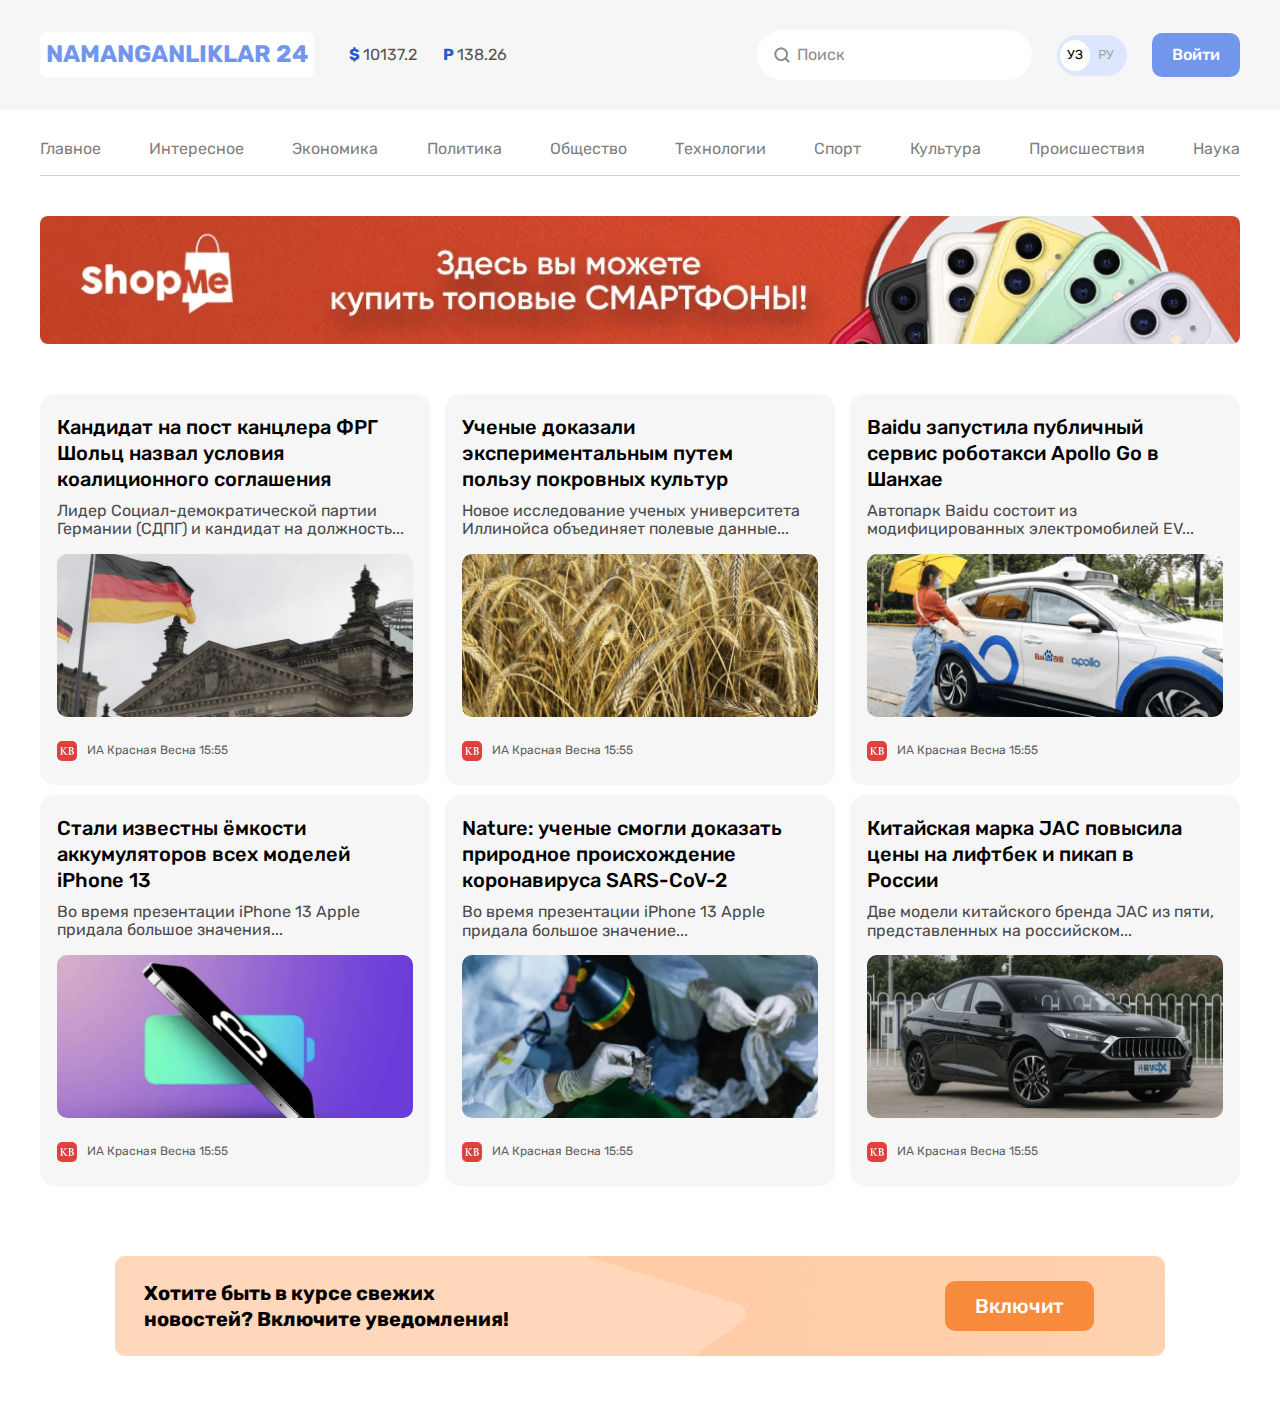
==== index.html @ 468063fa "half project get" ====
<!DOCTYPE html>
<html lang="uz">
<head>
  <meta charset="UTF-8">
  <meta name="viewport" content="width=device-width, initial-scale=1.0">
  <title>Namanganliklar24</title>
  <!-- FONTS -->
  <link rel="preconnect" href="https://fonts.googleapis.com">
  <link rel="preconnect" href="https://fonts.gstatic.com" crossorigin>
  <link href="https://fonts.googleapis.com/css2?family=Rubik:wght@400;500;700&display=swap" rel="stylesheet">
  <!-- STYLES -->
  <link rel="stylesheet" href="/css/normalize.css">
  <link rel="stylesheet" href="css/styles.css">
</head>
<body>

  <!-- HEADER -->

  <header>
      <div class="wrap">
        <div class="header-top container">
          <div class="header-left">
            <a class="logo" href="#">Namanganliklar 24</a>
            <div class="changes-wrap">
              <p class="changes"><strong>$ </strong>10137.2</p>
              <p class="changes"><strong>P </strong>138.26</p>
            </div>
          </div>
          <div class="header-right">
            <div class="search">
              <img class="search-icon" src="/img/search.svg" alt="search">
              <p class="search-text">Поиск</p>
            </div>
            <div class="ru-uz">
              <p class="uz">УЗ</p>
              <p class="ru">РУ</p>
            </div>
            <a href="#" class="login">Войти</a>
          </div>
        </div>
      </div>
    <nav class="container">
      <ul class="nav-list">
        <li class="nav-item"><a href="" class="link">Главное</a></li>
        <li class="nav-item"><a href="" class="link">Интересное</a></li>
        <li class="nav-item"><a href="" class="link">Экономика</a></li>
        <li class="nav-item"><a href="" class="link">Политика</a></li>
        <li class="nav-item"><a href="" class="link">Общество</a></li>
        <li class="nav-item"><a href="" class="link">Технологии</a></li>
        <li class="nav-item"><a href="" class="link">Спорт</a></li>
        <li class="nav-item"><a href="" class="link">Культура</a></li>
        <li class="nav-item"><a href="" class="link">Происшествия</a></li>
        <li class="nav-item"><a href="" class="link">Наука</a></li>
      </ul>
      <hr class="nav-divider">
    </nav>
  </header>

  <!-- MAIN -->
  <main class="container">
    <img class="banner" src="/img/banner-main.png" alt="Ad-banner" srcset="/img/banner-main.png 1x, /img/banner-main@2x.png 2x">

    <section class="cards">
      <div class="card">
        <h2 class="card-header">Кандидат на пост канцлера ФРГ Шольц назвал условия коалиционного соглашения</h2>
        <p class="card-text">Лидер Социал-демократической партии Германии (СДПГ) и кандидат на должность...</p>
        <img src="/img/card/card1.png" alt="news-img" class="card-img" srcset="/img/card/card1.png 1x, /img/card/card1@2x.png 2x" width="360px" height="165px">
        <a href="" class="author-link">
          <img src="/img/card/card1-icon.svg" alt="icon-author" class="icon-author">
          <p class="author">ИА Красная Весна 15:55</p>
        </a>
      </div>
      <div class="card">
        <h2 class="card-header">Ученые доказали экспериментальным путем пользу покровных культур</h2>
        <p class="card-text">Новое исследование ученых университета Иллинойса объединяет полевые данные... </p>
        <img src="/img/card/card2.png" alt="news-img" class="card-img" srcset="/img/card/card2.png 1x, /img/card/card2@2x.png 2x" width="360px" height="165px">
        <a href="" class="author-link">
          <img src="/img/card/card1-icon.svg" alt="icon-author" class="icon-author">
          <p class="author">ИА Красная Весна 15:55</p>
        </a>
      </div>
      <div class="card">
        <h2 class="card-header">Baidu запустила публичный сервис роботакси Apollo Go в Шанхае</h2>
        <p class="card-text">Автопарк Baidu состоит из модифицированных электромобилей EV... </p>
        <img src="/img/card/card3.png" alt="news-img" class="card-img" srcset="/img/card/card3.png 1x, /img/card/card3@2x.png 2x" width="360px" height="165px">
        <a href="" class="author-link">
          <img src="/img/card/card1-icon.svg" alt="icon-author" class="icon-author">
          <p class="author">ИА Красная Весна 15:55</p>
        </a>
      </div>
      <div class="card">
        <h2 class="card-header">Стали известны ёмкости аккумуляторов всех моделей iPhone 13</h2>
        <p class="card-text">Во время презентации iPhone 13 Apple придала большое значения...</p>
        <img src="/img/card/card4.png" alt="news-img" class="card-img" srcset="/img/card/card4.png 1x, /img/card/card4@2x.png 2x" width="360px" height="165px">
        <a href="" class="author-link">
          <img src="/img/card/card1-icon.svg" alt="icon-author" class="icon-author">
          <p class="author">ИА Красная Весна 15:55</p>
        </a>
      </div>
      <div class="card">
        <h2 class="card-header">Nature: ученые смогли доказать природное происхождение коронавируса SARS-CoV-2</h2>
        <p class="card-text">Во время презентации iPhone 13 Apple придала большое значение...</p>
        <img src="/img/card/card5.png" alt="news-img" class="card-img" srcset="/img/card/card5.png 1x, /img/card/card5@2x.png 2x" width="360px" height="165px">
        <a href="" class="author-link">
          <img src="/img/card/card1-icon.svg" alt="icon-author" class="icon-author">
          <p class="author">ИА Красная Весна 15:55</p>
        </a>
      </div>
      <div class="card">
        <h2 class="card-header">Китайская марка JAC повысила цены на лифтбек и пикап в России</h2>
        <p class="card-text">Две модели китайского бренда JAC из пяти, представленных на российском...</p>
        <img src="/img/card/card6.png" alt="news-img" class="card-img" srcset="/img/card/card6.png 1x, /img/card/card6@2x.png 2x" width="360px" height="165px">
        <a href="" class="author-link">
          <img src="/img/card/card1-icon.svg" alt="icon-author" class="icon-author">
          <p class="author">ИА Красная Весна 15:55</p>
        </a>
      </div>
    </section>

    <div class="promo">
      <h2 class="promo-text">Хотите быть в курсе свежих новостей?  Включите уведомления!</h2>
      <a href="#" class="set">Включит</a>
    </div>
  </main>
</body>
</html>
---- css/styles.css ----
/* GLOBAL */
*{
  box-sizing: border-box;
}

body{
  margin: 0;
  padding: 0;
  font-family:"Rubik","Arial",sans-serif;

}

.container{
  width: 100%;
  max-width: 1260px;
  margin-left: auto;
  margin-right: auto;
  padding-right: 30px;
  padding-left: 30px;

}

/* HEADER */

/* WRAP-HEADER-TOP */
.wrap{
  background-color: #F6F6F6;
  margin-bottom: 30px;

}
.header-top {
  display: flex;
  align-items: center;
  justify-content: space-between;
  padding-top: 30px;
  padding-bottom: 30px;
}

/* HEADER-LEFT */
.header-left {
  display: flex;
  align-items: center;
}
.logo {
  padding: 9px 6px;
  color: #7296EE;
  font-size: 24px;
  font-style: normal;
  font-weight: 700;
  text-transform: uppercase;
  background: #FFF;
  border-radius: 7px;
  margin-right: 35px;
  text-decoration: none;
}
.changes-wrap {
  width: 158px;
  display: flex;
  justify-content: space-between;
  color: #555555;
}
strong{
  color: #2959CE;
}

/* HEADER-TOP-RIGHT */
.header-right{
  display: flex;
  align-items: center;
}
.search {
  display: flex;
  align-items: center;
  width: 275px;
  border-radius: 60px;
  background: #FFF;
  color: #8D8D8D;
  margin-right: 25px;
}
.search-icon{
  margin-left: 15px;
  margin-right: 5px;
}
.ru-uz {
  display: flex;
  justify-content: space-between;
  align-items: center;
  background-color: #DCE6FF;
  border-radius: 39px;
  width: 70px;
  font-size: 13px;
  font-style: normal;
  font-weight: 400;
  margin-right: 25px;
}
.uz {
  display: flex;
  align-items: center;
  border-radius: 50%;
  background-color: #fff;
  padding: 8px 7px;
  margin: 3px;
}
.ru {
  margin-right: 13px;
  color: #A6A6A6;
}
.login {
  border-radius: 10px;
  padding: 13px 20px;
  color: #FFF;
  font-size: 16px;
  font-weight: 500;
  background-color: #7296EC;
  text-decoration: none;
}

.nav-list {
  display: flex;
  align-items: center;
  justify-content: space-between;
  padding: 0;
}
.nav-item {
  list-style-type: none;
}
.link {
  color: #7F7F7F;
  text-decoration: none;
}
.nav-divider {
  height: 1px;
  margin: 0;
  border: none;
  background-color: #D1D1D1;
  margin-bottom: 40px;
}

/* MAIN */
img{
  max-width: 100%;
  display: block;
  height: auto;
}
.banner {
  border-radius: 8px;
  margin-bottom: 50px;
}
.cards {
  display: flex;
  flex-wrap: wrap;
  align-items: center;
  justify-content: space-between;
  margin: 0;
  padding: 0;
  margin-bottom: 60px;
}
.card {
  margin-right: 10px;
  width: 390px;
  padding: 20px 17px 15px;
  border-radius: 15px;
  margin-bottom: 10px;
  background-color: #F6F6F6;
}
.card:nth-child(3n){
  margin-right: 0;
}
.card-header {
  width: 340px;
  font-size: 20px;
  line-height: 26px;
  font-weight: 500;
  margin: 0;
  margin-bottom: 10px;
}
.card-text{
  color: #4A4B4C;
  margin: 0;
  margin-bottom: 15px;
}
.card-img {
  border-radius: 10px;
  display: block;
  margin-bottom: 15px;
}
.author-link{
  display: flex;
  align-items: center;
  color: #5E5F61;
  font-size: 12px;
  text-decoration: none;
}
.icon-author{
  margin-right: 10px;
}

.promo{
  display: flex;
  align-items: center;
  justify-content: space-between;
  width: 1050px;
  margin-left: auto;
  margin-right: auto;
  background:url("/img/promobg.png");
  margin-bottom: 60px;
}
.promo-text{
  width: 410px;
  font-size: 20px;
  line-height: 26px;
  padding-top: 24px;
  padding-bottom: 24px;
  padding-left: 29px;
  margin: 0;
}
.set{
  font-size: 20px;
  font-weight: 500;
  padding: 13px 30px;
  line-height: normal;
  color: #FFF;
  border-radius: 10px;
  background-color: #F78B3B;
  text-decoration: none;
  margin-right: 71px;
}
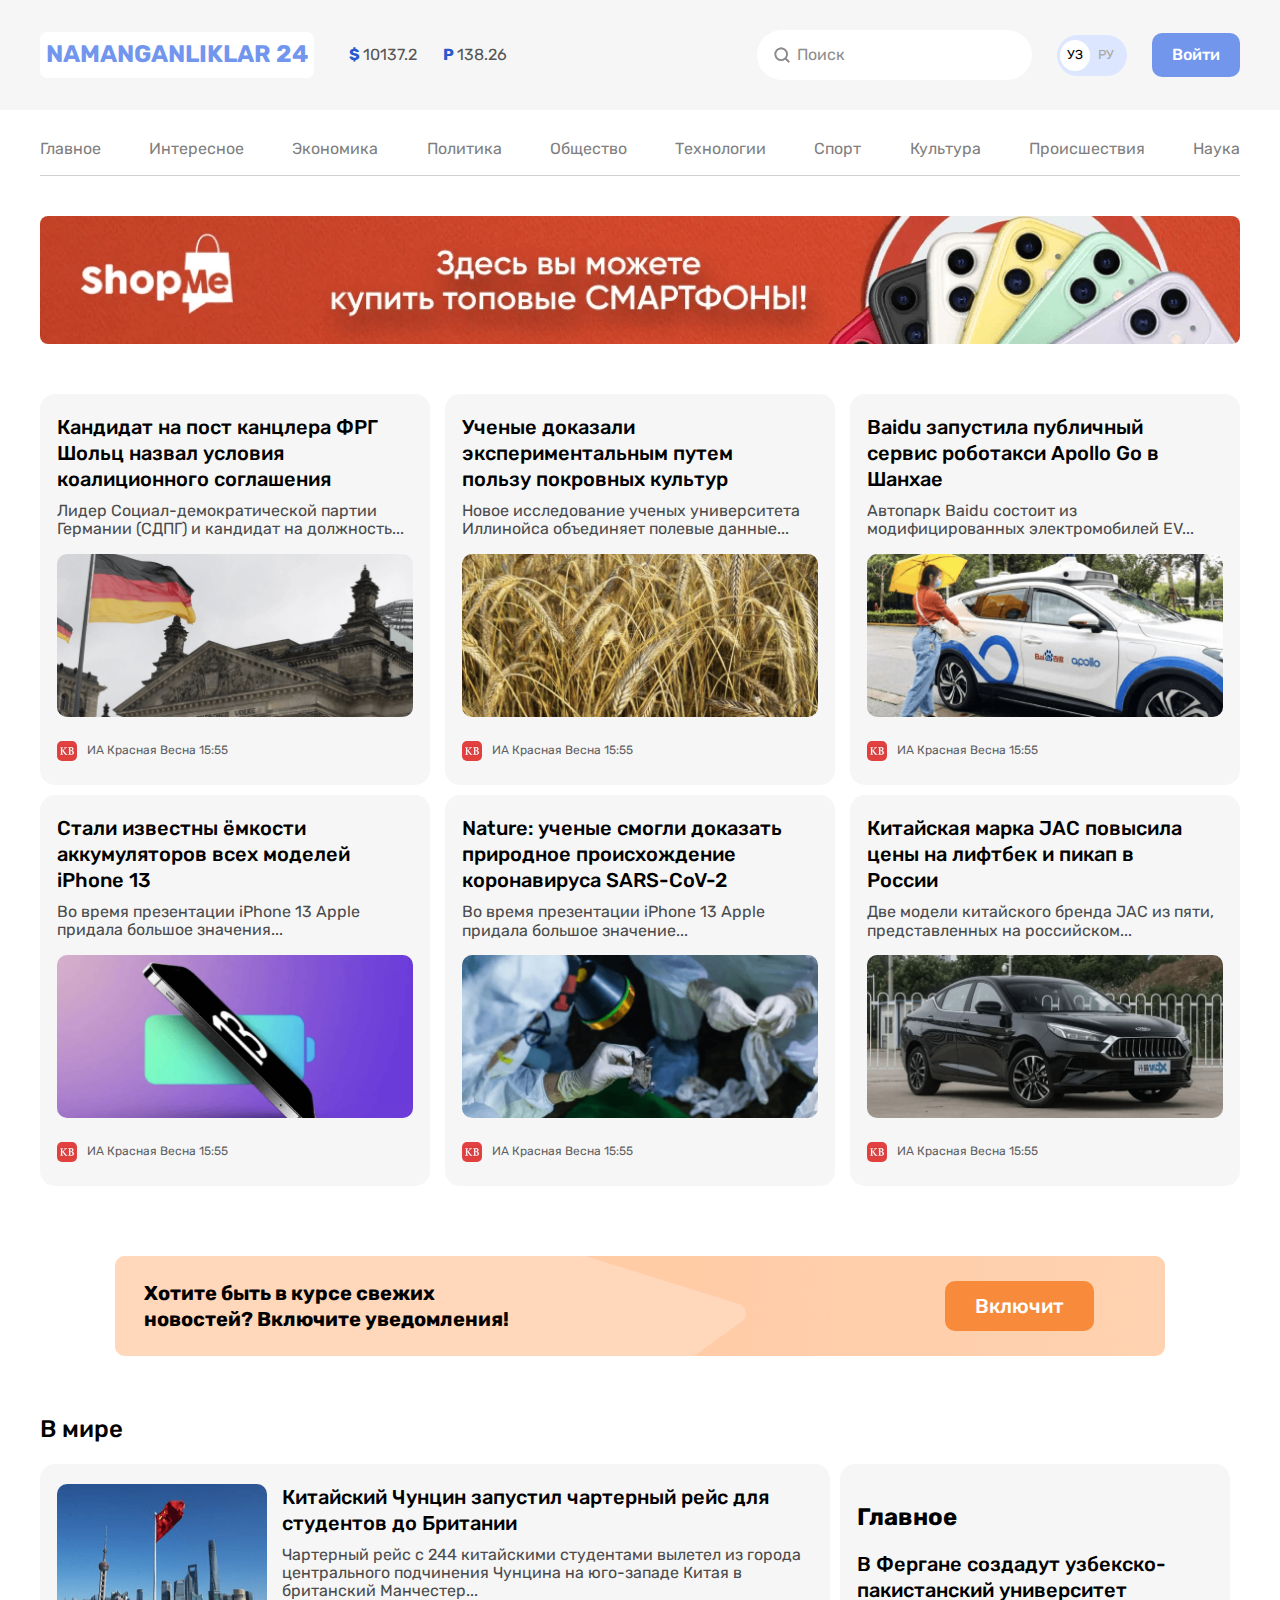
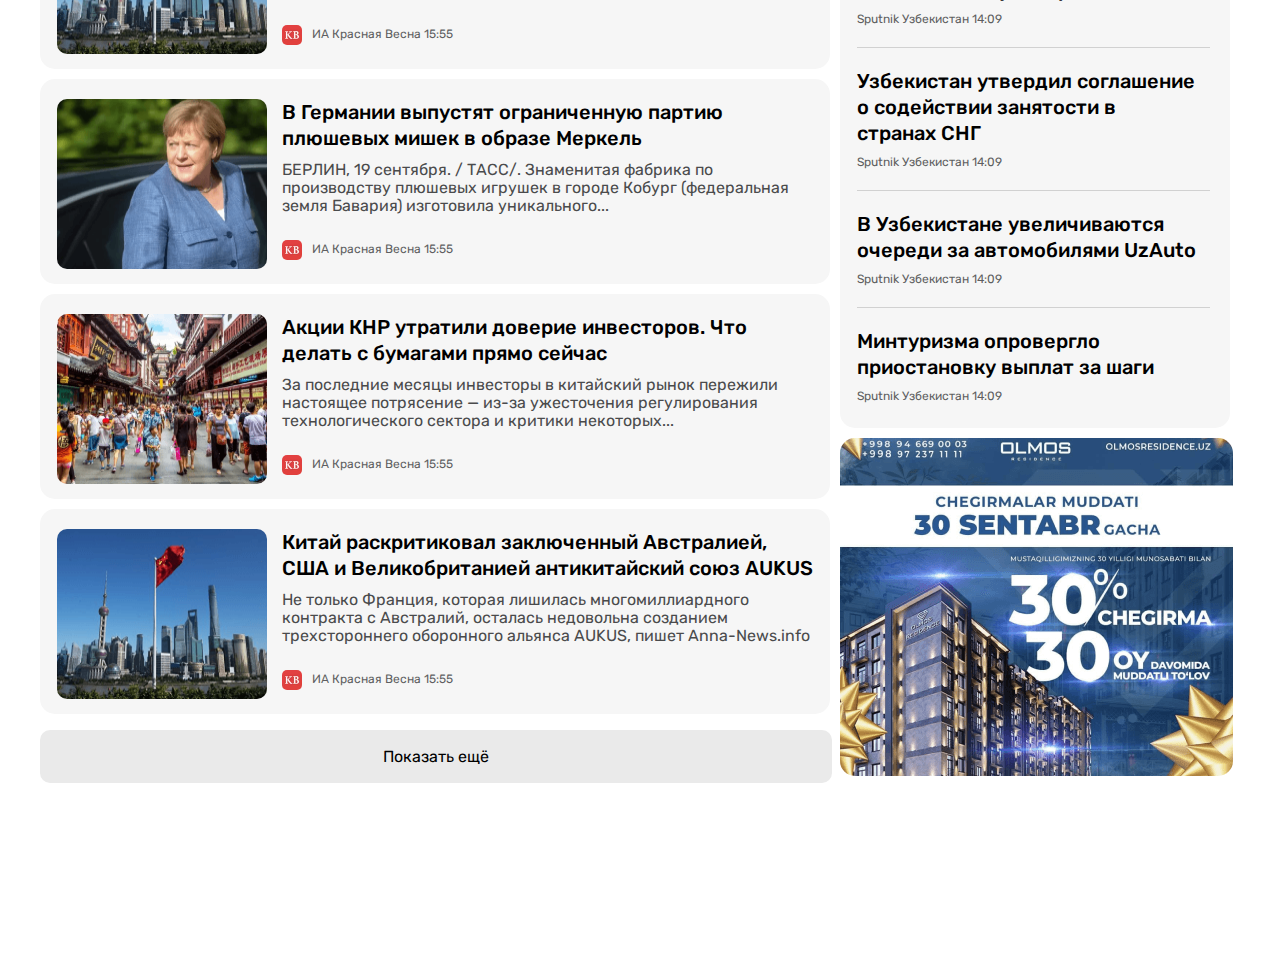
==== commit 8e0b94e3: "picture performance changed" ====
--- a/index.html
+++ b/index.html
@@ -27,6 +27,7 @@
             </div>
           </div>
           <div class="header-right">
+            <!-- TODO add input mode -->
             <div class="search">
               <img class="search-icon" src="/img/search.svg" alt="search">
               <p class="search-text">Поиск</p>
@@ -121,6 +122,85 @@
       <h2 class="promo-text">Хотите быть в курсе свежих новостей?  Включите уведомления!</h2>
       <a href="#" class="set">Включит</a>
     </div>
+
+    <h2 class="mir">В мире</h2>
+    <section class="global-news">
+      <div class="cards-left">
+        <div class="card gcards">
+          <img src="/img/news-card/card4.png" alt="card1-image" class="c-image" srcset="/img/news-card/card4.png 1x , /img/news-card/card4@2x.png 2x" width="210px" height="165px">
+          <div class="card-content">
+            <h2 class="card-header h">Китайский Чунцин запустил чартерный рейс для студентов до Британии</h2>
+            <p class="card-text">Чартерный рейс с 244 китайскими студентами вылетел из города центрального подчинения Чунцина на юго-западе Китая в британский Манчестер...</p>
+            <a href="" class="author-link">
+              <img src="/img/card/card1-icon.svg" alt="icon-author" class="icon-author">
+              <p class="author">ИА Красная Весна 15:55</p>
+            </a>
+          </div>
+        </div>
+
+        <div class="card gcards">
+          <img src="/img/news-card/card2.png" alt="card1-image" class="c-image" srcset="/img/news-card/card2.png 1x , /img/news-card/card2@2x.png 2x" width="210px" height="165px">
+          <div class="card-content">
+            <h2 class="card-header h">В Германии выпустят ограниченную партию плюшевых мишек в образе Меркель</h2>
+            <p class="card-text">БЕРЛИН, 19 сентября. / ТАСС/. Знаменитая фабрика по производству плюшевых игрушек в городе Кобург (федеральная земля Бавария) изготовила уникального...</p>
+            <a href="" class="author-link">
+              <img src="/img/card/card1-icon.svg" alt="icon-author" class="icon-author">
+              <p class="author">ИА Красная Весна 15:55</p>
+            </a>
+          </div>
+        </div>
+
+        <div class="card gcards">
+          <img src="/img/news-card/card3.png" alt="card1-image" class="c-image" srcset="/img/news-card/card3.png 1x , /img/news-card/card3@2x.png 2x" width="210px" height="165px">
+          <div class="card-content">
+            <h2 class="card-header h">Акции КНР утратили доверие инвесторов. Что делать с бумагами прямо сейчас</h2>
+            <p class="card-text">За последние месяцы инвесторы в китайский рынок пережили настоящее потрясение — из-за ужесточения регулирования технологического сектора и критики некоторых...</p>
+            <a href="" class="author-link">
+              <img src="/img/card/card1-icon.svg" alt="icon-author" class="icon-author">
+              <p class="author">ИА Красная Весна 15:55</p>
+            </a>
+          </div>
+        </div>
+
+        <div class="card gcards">
+          <img src="/img/news-card/card4.png" alt="card1-image" class="c-image" srcset="/img/news-card/card4.png 1x , /img/news-card/card4@2x.png 2x" width="210px" height="165px">
+          <div class="card-content">
+            <h2 class="card-header h">Китай раскритиковал заключенный Австралией, США и Великобританией антикитайский союз AUKUS</h2>
+            <p class="card-text">Не только Франция, которая лишилась многомиллиардного контракта с Австралий, осталась недовольна созданием трехстороннего оборонного альянса AUKUS, пишет Anna-News.info</p>
+            <a href="" class="author-link">
+              <img src="/img/card/card1-icon.svg" alt="icon-author" class="icon-author">
+              <p class="author">ИА Красная Весна 15:55</p>
+            </a>
+          </div>
+        </div>
+        <a href="#" class="show-more">Показать ещё</a>
+      </div>
+      <div class="new-right">
+        <div class=" card right-cards">
+          <h2 class="right-header">Главное</h2>
+          <h4 class="card-header h">В Фергане создадут узбекско-пакистанский университет</h4>
+          <a href="#" class="author-link">Sputnik Узбекистан 14:09</a>
+          <hr class="nav-divider rightside">
+
+          <h4 class="card-header">Узбекистан утвердил соглашение о содействии занятости в странах СНГ</h4>
+          <a href="#" class="author-link">Sputnik Узбекистан 14:09</a>
+          <hr class="nav-divider rightside">
+
+          <h4 class="card-header">В Узбекистане увеличиваются очереди за автомобилями UzAuto</h4>
+          <a href="#" class="author-link">Sputnik Узбекистан 14:09</a>
+          <hr class="nav-divider rightside">
+
+          <h4 class="card-header">Минтуризма опровергло приостановку выплат за шаги</h4>
+          <a href="#" class="author-link">Sputnik Узбекистан 14:09</a>
+        </div>
+        <img src="/img/rek.png" alt="reklama" class="banner-promo" width="393px" height="338" srcset="/img/rek.png 1x, /img/rek@2x.png 2x">
+      </div>
+    </section>
+
+    <!-- FOOTER -->
+    <footer class="container">
+
+    </footer>
   </main>
 </body>
 </html>--- a/css/styles.css
+++ b/css/styles.css
@@ -225,3 +225,60 @@
   text-decoration: none;
   margin-right: 71px;
 }
+
+.global-news{
+  display: flex;
+  margin-bottom: 100px;
+}
+.mir{
+  font-size: 24px;
+  font-weight: 500;
+}
+.gcards{
+  display: flex;
+  width: auto;
+}
+.gcards:nth-child(3n){
+  margin-right: 10px;
+}
+.gcards:nth-child(4){
+  margin-bottom: 34px;
+
+}
+.c-image{
+  margin-right: 15px;
+  border-radius: 10px;
+}
+.show-more{
+  background-color: #EAEAEA;
+  color: #000;
+  padding: 17px 343px;
+  text-decoration: none;
+  margin-top: 17px;
+  margin-bottom: 100px;
+  border-radius: 10px;
+}
+.right-cards{
+  padding: 20px 20px 25px 17px;
+}
+.right-header{
+  padding: 0;
+  margin-bottom: 20px;
+}
+.rightside{
+  margin-top: 20px;
+  margin-bottom: 20px;
+}
+.banner-promo{
+  border-radius: 15px;
+}
+.h{
+  width: auto;
+}
+
+/* FOOTER */
+
+footer{
+  padding-top: 40px;
+  padding-bottom: 40px;
+}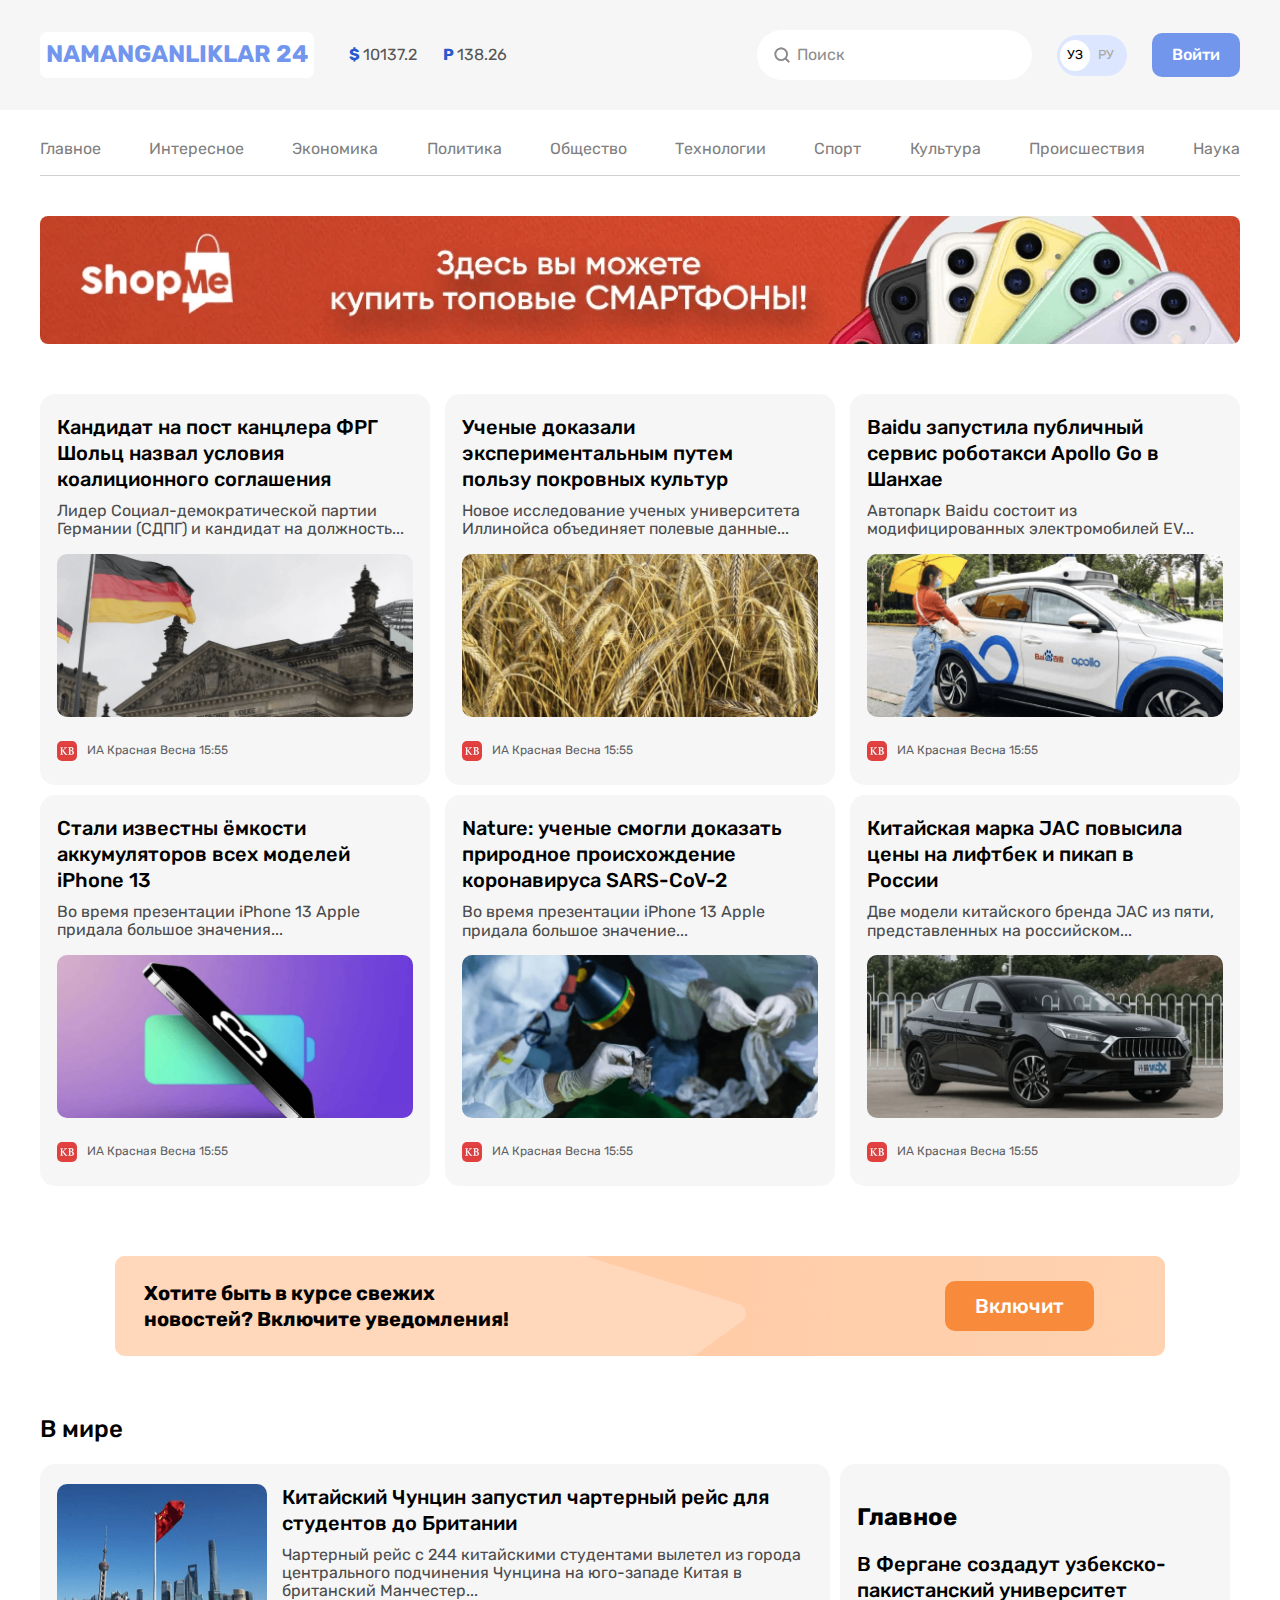
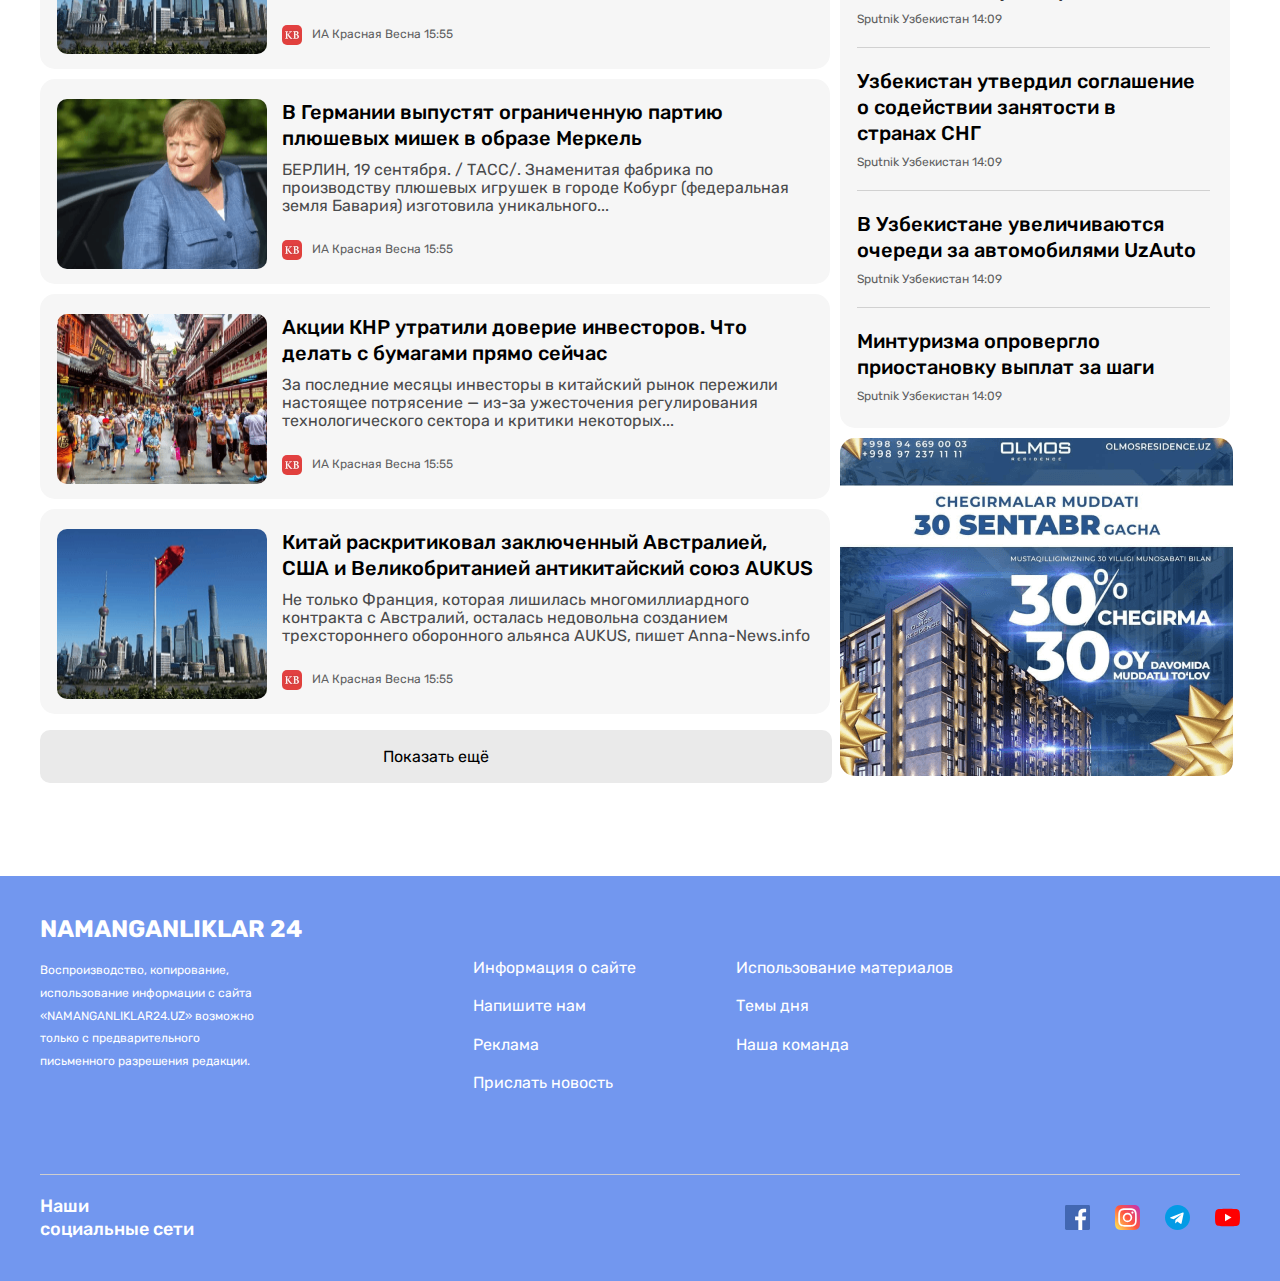
==== commit 225e0229: "add footer and changed font styles" ====
--- a/index.html
+++ b/index.html
@@ -196,11 +196,37 @@
         <img src="/img/rek.png" alt="reklama" class="banner-promo" width="393px" height="338" srcset="/img/rek.png 1x, /img/rek@2x.png 2x">
       </div>
     </section>
-
+</main>
     <!-- FOOTER -->
-    <footer class="container">
-
+    <footer>
+        <div class="footer-container container">
+          <div class="logo-wrap"><a class="footer-logo logo" href="#">Namanganliklar 24</a></div>
+          <div class="footer-links">
+            <p class="footer-text">Воспроизводство, копирование, использование информации с сайта «NAMANGANLIKLAR24.UZ» возможно только с предварительного письменного разрешения редакции.
+            </p>
+            <ul class="footer-list">
+              <li class="list-item"><a class="footer-link" href="#">Информация о сайте</a></li>
+              <li class="list-item"><a class="footer-link" href="#">Напишите нам</a></li>
+              <li class="list-item"><a class="footer-link" href="#">Реклама</a></li>
+              <li class="list-item"><a class="footer-link" href="#">Прислать новость</a></li>
+            </ul>
+            <ul class="footer-list">
+              <li class="list-item"><a class="footer-link" href="#">Использование материалов</a></li>
+              <li class="list-item"><a class="footer-link" href="#">Темы дня</a></li>
+              <li class="list-item"><a class="footer-link" href="#">Наша команда</a></li>
+            </ul>
+          </div>
+          <hr class="footer-line">
+          <div class="social">
+            <h4>Наши социальные сети</h4>
+            <ul class="social-list">
+              <li class="list-item-social"><a href="" class="social-link"><img src="/img/free-icon-facebook-1384053 1.svg" alt="Facebook icon"></img></a></li>
+              <li class="list-item-social"><a href="" class="social-link"><img src="img/free-icon-instagram-2111463 1.svg" alt=""></a></li>
+              <li class="list-item-social"><a href="" class="social-link"><img src="img/free-icon-telegram-2111646 1.svg" alt=""></a></li>
+              <li class="list-item-social"><a href="" class="social-link"><img src="img/free-icon-youtube-1384060 1.svg" alt=""></a></li>
+            </ul>
+          </div>
+        </div>
     </footer>
-  </main>
 </body>
 </html>--- a/css/styles.css
+++ b/css/styles.css
@@ -281,4 +281,88 @@
 footer{
   padding-top: 40px;
   padding-bottom: 40px;
-}+  background-color:#7297EF;
+  color: #FFF;
+}
+.logo-wrap{
+  margin-bottom: 15px;
+}
+.footer-logo{
+  background: inherit;
+  color: #FFF;
+  padding: 0;
+  margin: 0;
+  border-radius: 0;
+}
+.footer-text{
+  margin: 0;
+  padding: 0;
+  margin-right: 203px;
+  margin-bottom: 71px;
+  font-size: 12px;
+  font-weight: 400;
+  width: 230px;
+  line-height: 1.9;
+
+}
+.footer-links{
+  display: flex;
+  margin-bottom: 30px;
+}
+.list-item{
+  margin-bottom: 20px;
+  list-style-type: none;
+}
+
+.list-item:last-child{
+  margin-bottom: 0;
+}
+
+.footer-link{
+  font-size: 16px;
+  color: #FFF;
+  text-decoration: none;
+}
+.footer-list{
+  margin: 0;
+  padding: 0;
+  margin-right: 100px;
+}
+.footer-list:last-child{
+  margin-right: 0;
+}
+.footer-line{
+  height: 1px;
+  margin: 0;
+  border:none;
+  background-color: #CECECE;
+  margin-bottom: 20px;
+}
+h4{
+  width: 160px;
+  font-size: 18px;
+  font-weight: 500;
+  line-height: 23px;
+  margin: 0;
+  padding: 0;
+}
+.social{
+  display: flex;
+  justify-content: space-between;
+  align-items: center;
+  margin: 0;
+}
+.social-list{
+  display: flex;
+  justify-content: center;
+  list-style-type: none;
+  margin: 0;
+}
+.list-item-social{
+  margin-right: 25px;
+}
+.list-item-social:last-child{
+  margin: 0;
+}
+
+/* THE END  */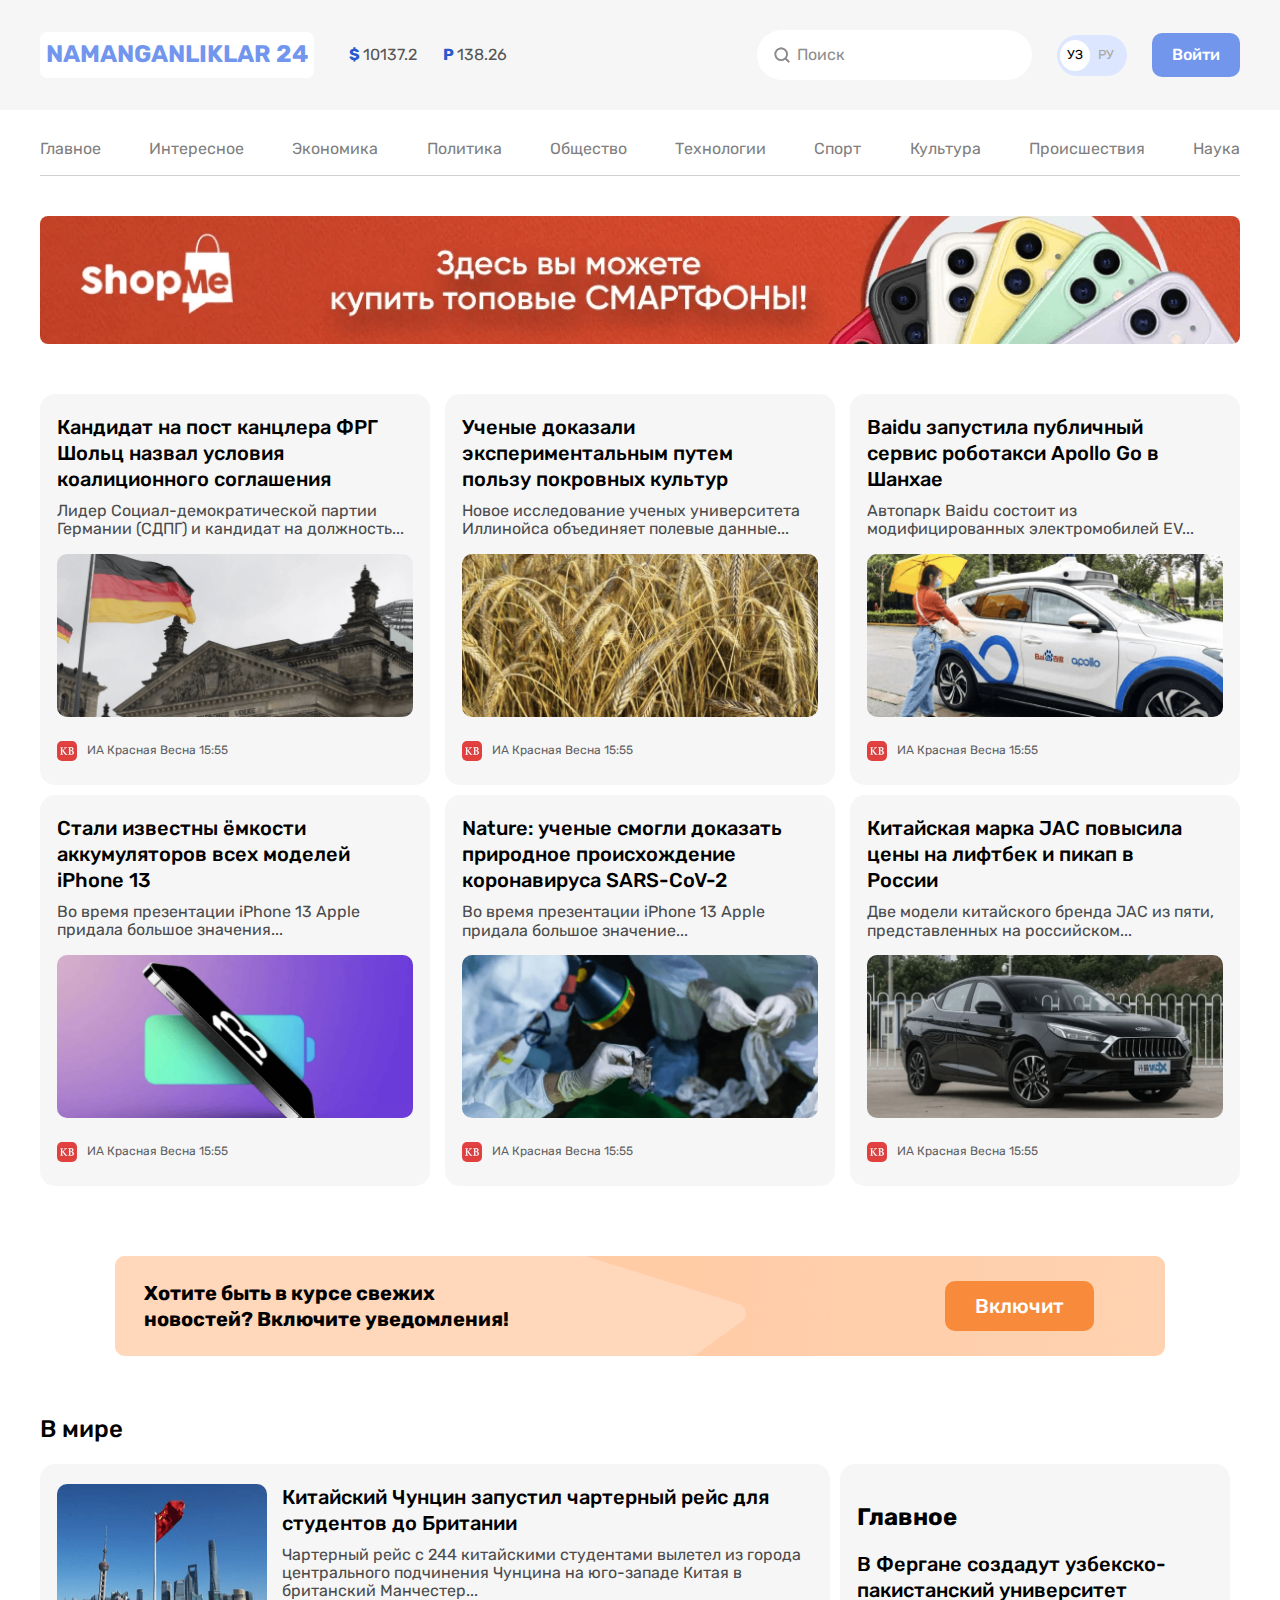
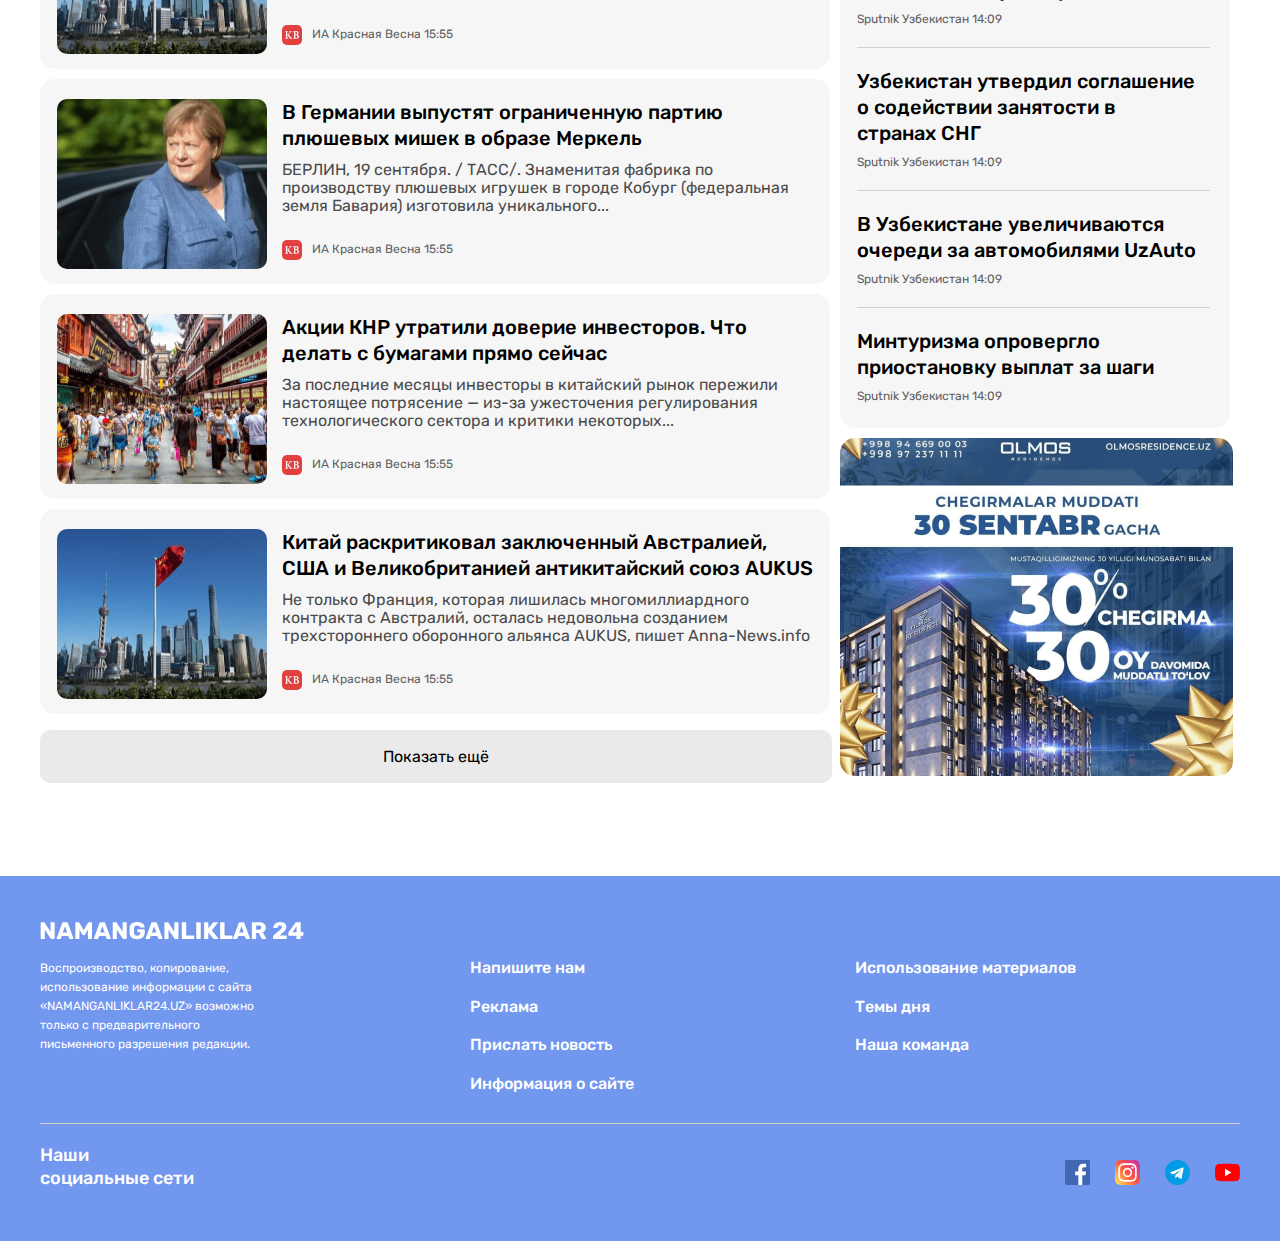
==== commit b2f686ce: "site footer optimized and add some styles" ====
--- a/index.html
+++ b/index.html
@@ -27,7 +27,6 @@
             </div>
           </div>
           <div class="header-right">
-            <!-- TODO add input mode -->
             <div class="search">
               <img class="search-icon" src="/img/search.svg" alt="search">
               <p class="search-text">Поиск</p>
@@ -197,36 +196,50 @@
       </div>
     </section>
 </main>
-    <!-- FOOTER -->
-    <footer>
-        <div class="footer-container container">
-          <div class="logo-wrap"><a class="footer-logo logo" href="#">Namanganliklar 24</a></div>
-          <div class="footer-links">
-            <p class="footer-text">Воспроизводство, копирование, использование информации с сайта «NAMANGANLIKLAR24.UZ» возможно только с предварительного письменного разрешения редакции.
-            </p>
-            <ul class="footer-list">
-              <li class="list-item"><a class="footer-link" href="#">Информация о сайте</a></li>
-              <li class="list-item"><a class="footer-link" href="#">Напишите нам</a></li>
-              <li class="list-item"><a class="footer-link" href="#">Реклама</a></li>
-              <li class="list-item"><a class="footer-link" href="#">Прислать новость</a></li>
-            </ul>
-            <ul class="footer-list">
-              <li class="list-item"><a class="footer-link" href="#">Использование материалов</a></li>
-              <li class="list-item"><a class="footer-link" href="#">Темы дня</a></li>
-              <li class="list-item"><a class="footer-link" href="#">Наша команда</a></li>
-            </ul>
-          </div>
-          <hr class="footer-line">
-          <div class="social">
-            <h4>Наши социальные сети</h4>
-            <ul class="social-list">
-              <li class="list-item-social"><a href="" class="social-link"><img src="/img/free-icon-facebook-1384053 1.svg" alt="Facebook icon"></img></a></li>
-              <li class="list-item-social"><a href="" class="social-link"><img src="img/free-icon-instagram-2111463 1.svg" alt=""></a></li>
-              <li class="list-item-social"><a href="" class="social-link"><img src="img/free-icon-telegram-2111646 1.svg" alt=""></a></li>
-              <li class="list-item-social"><a href="" class="social-link"><img src="img/free-icon-youtube-1384060 1.svg" alt=""></a></li>
-            </ul>
-          </div>
-        </div>
-    </footer>
+<!-- FOOTER -->
+<footer class="site-footer">
+  <div class="container">
+    <div class="site-footer-logo-wrap">
+      <a href="#" class="site-footer-logo"><img class="site-footer-logo-img" src="img/logo-footer.svg" alt="footer-logoN24" width="264" height="28"></a>
+    </div>
+    <div class="site-footer-about-links">
+      <div class="site-footer-about">Воспроизводство, копирование, использование информации с сайта «NAMANGANLIKLAR24.UZ» возможно только с предварительного письменного разрешения редакции.
+      </div>
+      <div class="site-footer-links-wrapper">
+        <ul class="site-footer-links">
+          <li class="site-footer-links-item">
+            <a href="" class="site-footer-link">Напишите нам</a></li>
+          <li class="site-footer-links-item">
+            <a href="" class="site-footer-link">Реклама</a></li>
+          <li class="site-footer-links-item">
+            <a href="" class="site-footer-link">Прислать новость</a></li>
+          <li class="site-footer-links-item">
+            <a href="" class="site-footer-link">Информация о сайте</a></li>
+        </ul>
+        <ul class="site-footer-links">
+          <li class="site-footer-links-item">
+            <a href="" class="site-footer-link">Использование материалов</a></li>
+          <li class="site-footer-links-item">
+            <a href="" class="site-footer-link">Темы дня</a></li>
+          <li class="site-footer-links-item">
+            <a href="" class="site-footer-link">Наша команда</a></li>
+      </div>
+    </div>
+
+    <hr class="site-footer-divider">
+
+    <div class="site-footer-social">
+      <div class="site-footer-social-text">Наши социальные сети</div>
+      <div class="site-footer-social-links-wrapper">
+        <ul class="site-footer-social-links">
+          <li class="site-footer-social-links-item"><a href="#" class="site-footer-social-link"><img src="img/icon-facebook.svg" alt="facebook" width="25" height="25"></a></li>
+          <li class="site-footer-social-links-item"><a href="#" class="site-footer-social-link"><img src="img/icon-instagram.svg" alt="icon-instagram" width="25" height="25"></a></li>
+          <li class="site-footer-social-links-item"><a href="#" class="site-footer-social-link"><img src="img/icon-telegramm.svg" alt="telegram" width="25" height="25"></a></li>
+          <li class="site-footer-social-links-item"><a href="#" class="site-footer-social-link"><img src="img/icon-youtube.svg" alt="Youtube" width="25" height="25"></a></li>
+        </ul>
+      </div>
+    </div>
+  </div>
+</footer>
 </body>
 </html>--- a/css/styles.css
+++ b/css/styles.css
@@ -276,93 +276,101 @@
   width: auto;
 }
 
+
 /* FOOTER */
-
-footer{
+.site-footer{
+  background-color: #7297EF;
+  padding-bottom: 40px;
   padding-top: 40px;
-  padding-bottom: 40px;
-  background-color:#7297EF;
-  color: #FFF;
-}
-.logo-wrap{
+  color:#fff
+}
+.site-footer-logo-wrap {
+  display: flex;
   margin-bottom: 15px;
 }
-.footer-logo{
-  background: inherit;
-  color: #FFF;
-  padding: 0;
-  margin: 0;
-  border-radius: 0;
-}
-.footer-text{
-  margin: 0;
-  padding: 0;
-  margin-right: 203px;
-  margin-bottom: 71px;
+.site-footer-logo {
+  display: flex;
+}
+
+.site-footer *:focus{
+  outline: 2px dashed #fff;
+  outline-offset: 3px;
+}
+
+.site-footer-logo:hover{
+  opacity: 0.8;
+}
+.site-footer-logo:active{
+  opacity: 0.6;
+}
+
+.site-footer-logo-img{
+  width: 264px;
+  height: 28px;
+  object-fit: contain;
+}
+.site-footer-about-links {
+  display: flex;
+}
+.site-footer-about {
+  font-weight: 400;
+  line-height: 19px;
+  width: 230px;
+  margin-right: 200px;
   font-size: 12px;
-  font-weight: 400;
-  width: 230px;
-  line-height: 1.9;
-
-}
-.footer-links{
-  display: flex;
-  margin-bottom: 30px;
-}
-.list-item{
+  line-height: 19px;
+}
+.site-footer-links-wrapper {
+  display: flex;
+  flex-grow: 1;
+}
+.site-footer-links {
+  margin: 0;
+  padding-left: 0;
+  width: 50%;
+  margin-right: 24px;
+  list-style: none;
+}
+.site-footer-links-item:not(:last-child) {
   margin-bottom: 20px;
+}
+.site-footer-link {
+  display: inline-block;
+  text-decoration: none;
+  color: #fff;
+  font-weight: 500;
+}
+.site-footer-link:hover{
+  text-decoration: underline;
+}
+.site-footer-divider {
+  height: 1px;
+  border: none;
+  background-color: #cecece;
+  margin-top: 30px;
+  margin-bottom: 20px;
+}
+.site-footer-social {
+  display: flex;
+  justify-content: space-between;
+}
+.site-footer-social-links-wrapper {
+  display: flex;
+}
+.site-footer-social-text{
+  width: 160px;
+  font-weight: 500;
+  line-height: 23px;
+  font-size: 18px;
+}
+.site-footer-social-links {
+  display: flex;
+  padding: 0;
   list-style-type: none;
 }
-
-.list-item:last-child{
-  margin-bottom: 0;
-}
-
-.footer-link{
-  font-size: 16px;
-  color: #FFF;
-  text-decoration: none;
-}
-.footer-list{
-  margin: 0;
-  padding: 0;
-  margin-right: 100px;
-}
-.footer-list:last-child{
-  margin-right: 0;
-}
-.footer-line{
-  height: 1px;
-  margin: 0;
-  border:none;
-  background-color: #CECECE;
-  margin-bottom: 20px;
-}
-h4{
-  width: 160px;
-  font-size: 18px;
-  font-weight: 500;
-  line-height: 23px;
-  margin: 0;
-  padding: 0;
-}
-.social{
-  display: flex;
-  justify-content: space-between;
-  align-items: center;
-  margin: 0;
-}
-.social-list{
-  display: flex;
-  justify-content: center;
-  list-style-type: none;
-  margin: 0;
-}
-.list-item-social{
-  margin-right: 25px;
-}
-.list-item-social:last-child{
-  margin: 0;
-}
-
-/* THE END  */+.site-footer-social-links-item:not(:first-child) {
+  margin-left: 25px;
+}
+.site-footer-social-link {
+  display: flex;
+}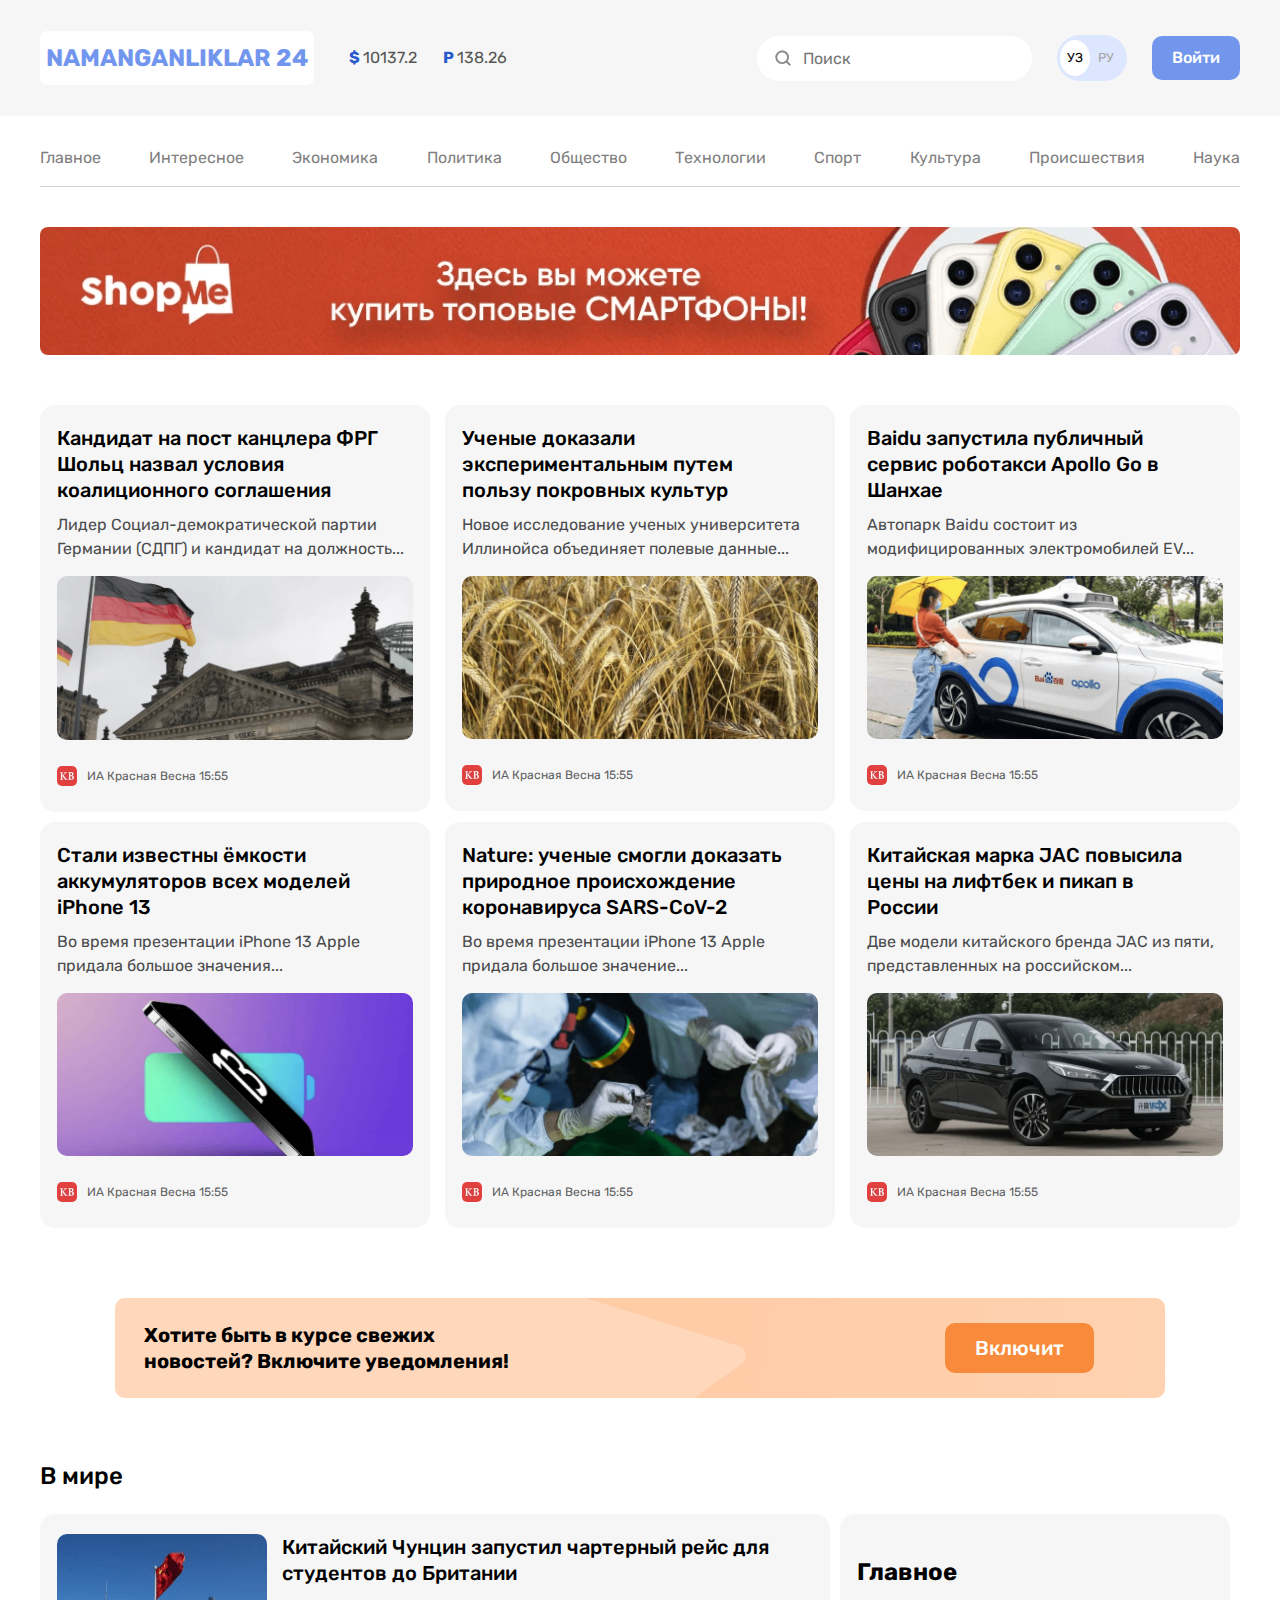
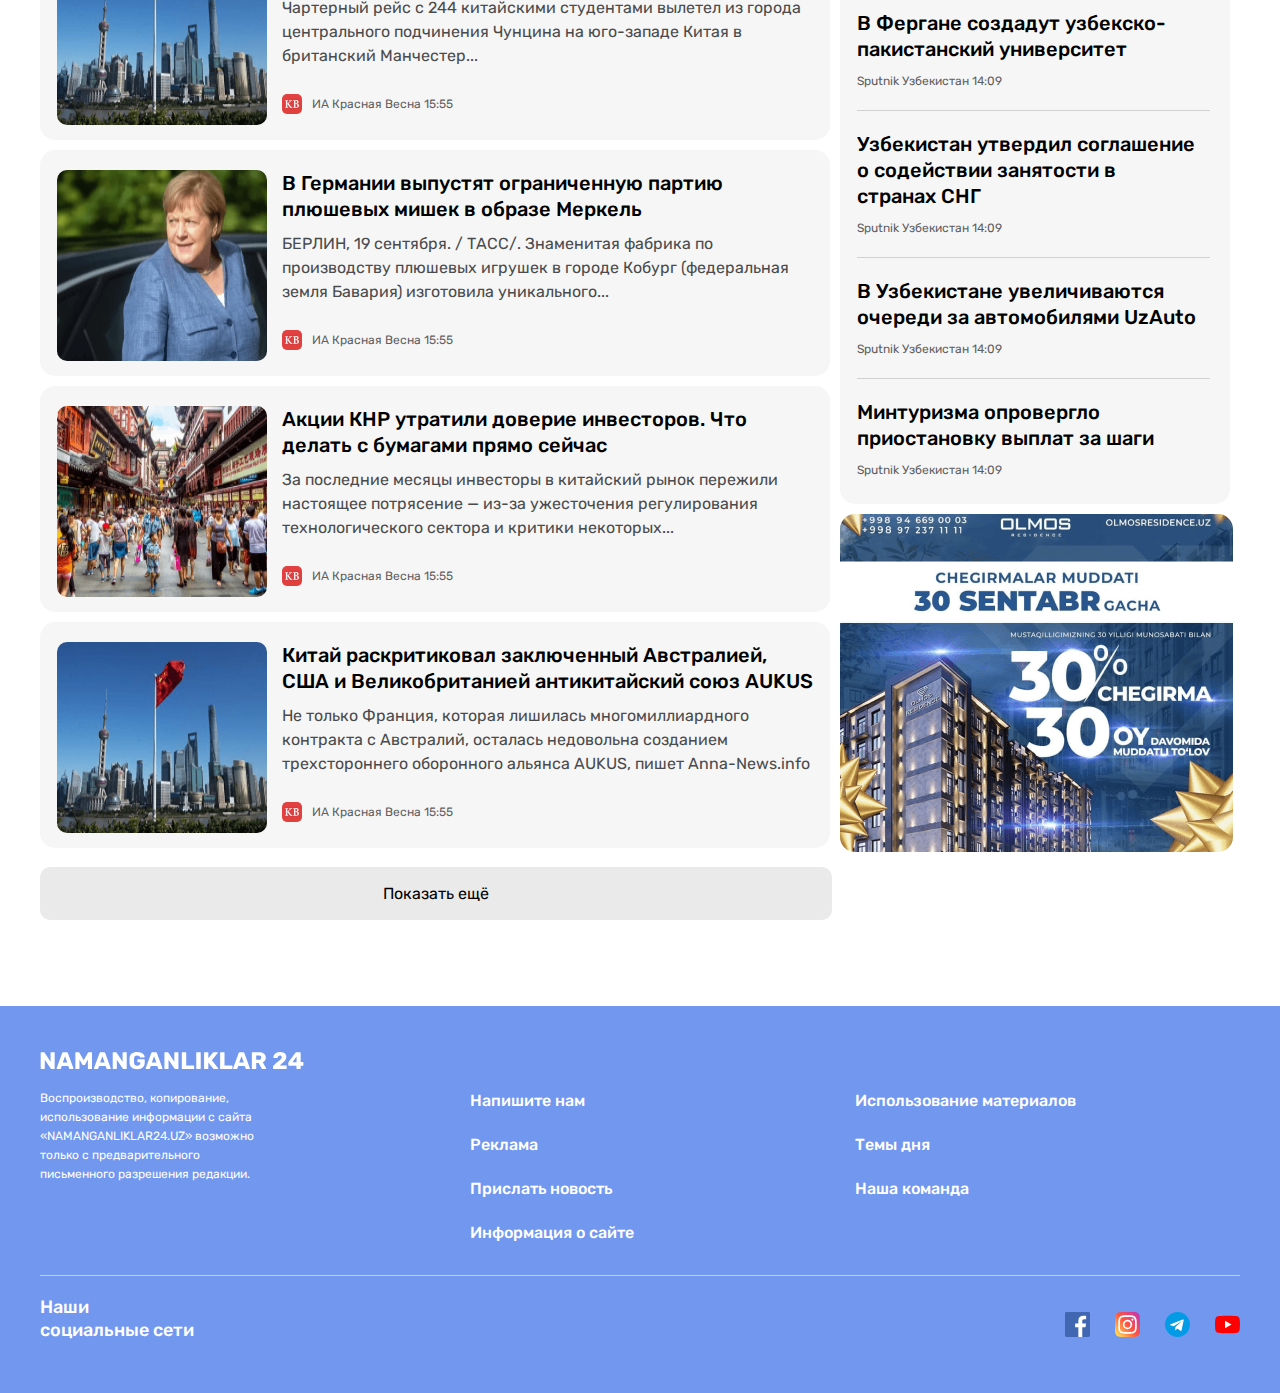
==== commit e81a065b: "prefix and minify styles" ====
--- a/index.html
+++ b/index.html
@@ -9,8 +9,9 @@
   <link rel="preconnect" href="https://fonts.gstatic.com" crossorigin>
   <link href="https://fonts.googleapis.com/css2?family=Rubik:wght@400;500;700&display=swap" rel="stylesheet">
   <!-- STYLES -->
-  <link rel="stylesheet" href="/css/normalize.css">
-  <link rel="stylesheet" href="css/styles.css">
+  <!-- <link rel="stylesheet" href="/css/normalize.css"> -->
+  <!-- <link rel="stylesheet" href="css/styles.css"> -->
+  <link rel="stylesheet" href="css/styles.min.css">
 </head>
 <body>
 
@@ -27,30 +28,31 @@
             </div>
           </div>
           <div class="header-right">
-            <div class="search">
-              <img class="search-icon" src="/img/search.svg" alt="search">
-              <p class="search-text">Поиск</p>
-            </div>
+            <form class="search">
+              <!-- <img class="search-icon" src="/img/search.svg" alt="search"> -->
+              <span class="search-icon"></span>
+              <input class="search-input" type="text" placeholder="Поиск" aria-label="Поиск">
+            </form>
             <div class="ru-uz">
               <p class="uz">УЗ</p>
               <p class="ru">РУ</p>
             </div>
-            <a href="#" class="login">Войти</a>
+            <button href="#" class="login">Войти</button>
           </div>
         </div>
       </div>
     <nav class="container">
       <ul class="nav-list">
-        <li class="nav-item"><a href="" class="link">Главное</a></li>
-        <li class="nav-item"><a href="" class="link">Интересное</a></li>
-        <li class="nav-item"><a href="" class="link">Экономика</a></li>
-        <li class="nav-item"><a href="" class="link">Политика</a></li>
-        <li class="nav-item"><a href="" class="link">Общество</a></li>
-        <li class="nav-item"><a href="" class="link">Технологии</a></li>
-        <li class="nav-item"><a href="" class="link">Спорт</a></li>
-        <li class="nav-item"><a href="" class="link">Культура</a></li>
-        <li class="nav-item"><a href="" class="link">Происшествия</a></li>
-        <li class="nav-item"><a href="" class="link">Наука</a></li>
+        <li class="nav-item"><a href="index.html" class="link">Главное</a></li>
+        <li class="nav-item"><a href="new-list.html" class="link">Интересное</a></li>
+        <li class="nav-item"><a href="new-list.html" class="link">Экономика</a></li>
+        <li class="nav-item"><a href="new-list.html" class="link">Политика</a></li>
+        <li class="nav-item"><a href="new-list.html" class="link">Общество</a></li>
+        <li class="nav-item"><a href="new-list.html" class="link">Технологии</a></li>
+        <li class="nav-item"><a href="new-list.html" class="link">Спорт</a></li>
+        <li class="nav-item"><a href="new-list.html" class="link">Культура</a></li>
+        <li class="nav-item"><a href="new-list.html" class="link">Происшествия</a></li>
+        <li class="nav-item"><a href="new-list.html" class="link">Наука</a></li>
       </ul>
       <hr class="nav-divider">
     </nav>
@@ -208,11 +210,11 @@
       <div class="site-footer-links-wrapper">
         <ul class="site-footer-links">
           <li class="site-footer-links-item">
-            <a href="" class="site-footer-link">Напишите нам</a></li>
+            <a href="contact.html" class="site-footer-link">Напишите нам</a></li>
           <li class="site-footer-links-item">
             <a href="" class="site-footer-link">Реклама</a></li>
           <li class="site-footer-links-item">
-            <a href="" class="site-footer-link">Прислать новость</a></li>
+            <a href="contact.html" class="site-footer-link">Прислать новость</a></li>
           <li class="site-footer-links-item">
             <a href="" class="site-footer-link">Информация о сайте</a></li>
         </ul>
--- a/css/styles.css
+++ b/css/styles.css
@@ -1,13 +1,18 @@
 /* GLOBAL */
-*{
+*,
+*:before,
+*:after{
   box-sizing: border-box;
 }
-
 body{
+  display: flex;
+  flex-direction: column;
   margin: 0;
   padding: 0;
   font-family:"Rubik","Arial",sans-serif;
-
+  line-height: 1.5;
+  background-color: #fff;
+  height: 100%;
 }
 
 .container{
@@ -71,16 +76,26 @@
 .search {
   display: flex;
   align-items: center;
-  width: 275px;
   border-radius: 60px;
   background: #FFF;
   color: #8D8D8D;
   margin-right: 25px;
-}
-.search-icon{
-  margin-left: 15px;
-  margin-right: 5px;
-}
+  width: 275px;
+}
+
+.search-input{
+  padding-left: 45px;
+  border-radius: 60px;
+  height: 45px;
+  width: 275px;
+  border: 1px solid #fff;
+  background-image:url(/img/search.svg);
+  background-repeat: no-repeat;
+  background-size: 20px;
+  background-position: 15px center;
+}
+
+
 .ru-uz {
   display: flex;
   justify-content: space-between;
@@ -106,6 +121,7 @@
   color: #A6A6A6;
 }
 .login {
+  border: none;
   border-radius: 10px;
   padding: 13px 20px;
   color: #FFF;
@@ -133,7 +149,6 @@
   margin: 0;
   border: none;
   background-color: #D1D1D1;
-  margin-bottom: 40px;
 }
 
 /* MAIN */
@@ -143,9 +158,12 @@
   height: auto;
 }
 .banner {
+  margin-top: 40px;
   border-radius: 8px;
   margin-bottom: 50px;
 }
+
+/* TODO Rewrite grid cards code */
 .cards {
   display: flex;
   flex-wrap: wrap;
@@ -373,4 +391,81 @@
 }
 .site-footer-social-link {
   display: flex;
+}
+
+
+/* CONTACT PAGE */
+.contact-page-form{
+  display: flex;
+  flex-direction: column;
+  width: 696px;
+}
+
+/* FORM  */
+.form-field-name-phone{
+  display: flex;
+  justify-content: space-between;
+}
+.form-field-name-phone .form-group{
+  margin: 0;
+  width: calc(50% - 5px);
+}
+
+.form-field{
+  display: block;
+  width: 100%;
+  /* padding: 18px 20px; */
+  border: 1px solid rgba(0, 0, 0, 0.20);
+  border-radius: 10px;
+  padding: 18px 20px;
+}
+
+
+.form-group:not(:last-child){
+  margin-bottom: 10px;
+}
+
+
+.form-field-textarea{
+  resize: vertical;
+  min-height: 180px;
+  margin-bottom: 20px;
+}
+.contact-page-button{
+  margin-bottom: 100px;
+  align-self: flex-end;
+}
+
+.contact-page-content{
+  display: flex;
+}
+.definition-cards{
+  padding: 20px 25px;
+  background-color: #F6F6F6;
+  margin: 0;
+  color: #000;
+  border-radius: 10px;
+}
+.contact-page-info {
+  width: 494px;
+  margin-left: 10px;
+}
+.definition-card-item {
+  padding-top: 20px;
+  padding-bottom: 20px;
+}
+.definition-card-item:not(:last-child){
+  border-bottom: 1px solid #d2d2d2;
+}
+.contact-card-title{
+  margin-bottom: 7px;
+  font-size: 20px;
+  line-height: 24px;
+  font-weight: 500;
+}
+.contact-card-value {
+  margin: 0;
+  font-size: 16px;
+  line-height: 19px;
+
 }--- a/css/styles.min.css
+++ b/css/styles.min.css
@@ -0,0 +1 @@
+/*! normalize.css v8.0.1 | MIT License | github.com/necolas/normalize.css */details,img,main{display:block}button,hr,input{overflow:visible}img,legend{max-width:100%}progress,sub,sup{vertical-align:baseline}.header-top,body{display:-webkit-box;display:-ms-flexbox}.author-link,.link,.login,.logo,.set,.show-more,.site-footer-link{text-decoration:none}.site-footer-link:hover,abbr[title]{text-decoration:underline}.contact-page-form,body{-webkit-box-orient:vertical;-webkit-box-direction:normal}html{line-height:1.15;-webkit-text-size-adjust:100%}h1{font-size:2em;margin:.67em 0}hr{-webkit-box-sizing:content-box;box-sizing:content-box;height:0}[type=checkbox],[type=radio],legend{-webkit-box-sizing:border-box;padding:0}code,kbd,pre,samp{font-family:monospace,monospace;font-size:1em}a{background-color:transparent}abbr[title]{border-bottom:none;-webkit-text-decoration:underline dotted;text-decoration:underline dotted}b,strong{font-weight:bolder}small{font-size:80%}sub,sup{font-size:75%;line-height:0;position:relative}sub{bottom:-.25em}sup{top:-.5em}img{border-style:none;height:auto}button,input,optgroup,select,textarea{font-family:inherit;font-size:100%;line-height:1.15;margin:0}button,select{text-transform:none}[type=button],[type=reset],[type=submit],button{-webkit-appearance:button}[type=button]::-moz-focus-inner,[type=reset]::-moz-focus-inner,[type=submit]::-moz-focus-inner,button::-moz-focus-inner{border-style:none;padding:0}[type=button]:-moz-focusring,[type=reset]:-moz-focusring,[type=submit]:-moz-focusring,button:-moz-focusring{outline:ButtonText dotted 1px}fieldset{padding:.35em .75em .625em}legend{box-sizing:border-box;color:inherit;display:table;white-space:normal}textarea{overflow:auto}[type=checkbox],[type=radio]{box-sizing:border-box}[type=number]::-webkit-inner-spin-button,[type=number]::-webkit-outer-spin-button{height:auto}[type=search]{-webkit-appearance:textfield;outline-offset:-2px}[type=search]::-webkit-search-decoration{-webkit-appearance:none}::-webkit-file-upload-button{-webkit-appearance:button;font:inherit}.logo,.ru-uz{font-style:normal}summary{display:list-item}[hidden],template{display:none}*,:after,:before{-webkit-box-sizing:border-box;box-sizing:border-box}body{display:flex;-ms-flex-direction:column;flex-direction:column;margin:0;padding:0;font-family:Rubik,Arial,sans-serif;line-height:1.5;background-color:#fff;height:100%}.container{width:100%;max-width:1260px;margin-left:auto;margin-right:auto;padding-right:30px;padding-left:30px}.wrap{background-color:#f6f6f6;margin-bottom:30px}.logo,.search{background:#fff}.header-top{display:flex;-webkit-box-align:center;-ms-flex-align:center;align-items:center;-webkit-box-pack:justify;-ms-flex-pack:justify;justify-content:space-between;padding-top:30px;padding-bottom:30px}.header-left,.header-right{display:-webkit-box;display:-ms-flexbox;display:flex;-webkit-box-align:center;-ms-flex-align:center;align-items:center}.logo{padding:9px 6px;color:#7296ee;font-size:24px;font-weight:700;text-transform:uppercase;border-radius:7px;margin-right:35px}.changes-wrap{width:158px;display:-webkit-box;display:-ms-flexbox;display:flex;-webkit-box-pack:justify;-ms-flex-pack:justify;justify-content:space-between;color:#555}.search,.search-input{border-radius:60px;width:275px}.ru-uz,.search{display:-webkit-box;display:-ms-flexbox;margin-right:25px}.search,.uz{-webkit-box-align:center}strong{color:#2959ce}.search{display:flex;-ms-flex-align:center;align-items:center;color:#8d8d8d}.search-input{padding-left:45px;height:45px;border:1px solid #fff;background-image:url(/img/search.svg);background-repeat:no-repeat;background-size:20px;background-position:15px center}.ru-uz{display:flex;-webkit-box-pack:justify;-ms-flex-pack:justify;justify-content:space-between;-webkit-box-align:center;-ms-flex-align:center;align-items:center;background-color:#dce6ff;border-radius:39px;width:70px;font-size:13px;font-weight:400}.nav-list,.uz{display:-webkit-box;display:-ms-flexbox}.card-header,.login,.mir,.set{font-weight:500}.uz{display:flex;-ms-flex-align:center;align-items:center;border-radius:50%;background-color:#fff;padding:8px 7px;margin:3px}.author-link,.nav-list{-webkit-box-align:center}.ru{margin-right:13px;color:#a6a6a6}.login{border:none;border-radius:10px;padding:13px 20px;color:#fff;font-size:16px;background-color:#7296ec}.nav-list{display:flex;-ms-flex-align:center;align-items:center;-webkit-box-pack:justify;-ms-flex-pack:justify;justify-content:space-between;padding:0}.nav-item{list-style-type:none}.link{color:#7f7f7f}.nav-divider{height:1px;margin:0;border:none;background-color:#d1d1d1}.banner{margin-top:40px;border-radius:8px;margin-bottom:50px}.cards{display:-webkit-box;display:-ms-flexbox;display:flex;-ms-flex-wrap:wrap;flex-wrap:wrap;-webkit-box-align:center;-ms-flex-align:center;align-items:center;-webkit-box-pack:justify;-ms-flex-pack:justify;justify-content:space-between;margin:0 0 60px;padding:0}.card{margin-right:10px;width:390px;padding:20px 17px 15px;border-radius:15px;margin-bottom:10px;background-color:#f6f6f6}.c-image,.card-img,.set,.show-more{border-radius:10px}.card:nth-child(3n){margin-right:0}.card-header{width:340px;font-size:20px;line-height:26px;margin:0 0 10px}.card-text{color:#4a4b4c;margin:0 0 15px}.card-img{display:block;margin-bottom:15px}.author-link,.promo{display:-webkit-box;display:-ms-flexbox}.author-link{display:flex;-ms-flex-align:center;align-items:center;color:#5e5f61;font-size:12px}.gcards:nth-child(3n),.icon-author{margin-right:10px}.promo{display:flex;-webkit-box-align:center;-ms-flex-align:center;align-items:center;-webkit-box-pack:justify;-ms-flex-pack:justify;justify-content:space-between;width:1050px;margin-left:auto;margin-right:auto;background:url("/img/promobg.png");margin-bottom:60px}.gcards,.global-news{display:-webkit-box;display:-ms-flexbox}.promo-text{width:410px;font-size:20px;line-height:26px;padding-top:24px;padding-bottom:24px;padding-left:29px;margin:0}.gcards,.h{width:auto}.set{font-size:20px;padding:13px 30px;line-height:normal;color:#fff;background-color:#f78b3b;margin-right:71px}.global-news{display:flex;margin-bottom:100px}.mir{font-size:24px}.gcards{display:flex}.gcards:nth-child(4){margin-bottom:34px}.c-image{margin-right:15px}.show-more{background-color:#eaeaea;color:#000;padding:17px 343px;margin-top:17px;margin-bottom:100px}.right-cards{padding:20px 20px 25px 17px}.right-header{padding:0;margin-bottom:20px}.rightside{margin-top:20px;margin-bottom:20px}.banner-promo{border-radius:15px}.site-footer{background-color:#7297ef;padding-bottom:40px;padding-top:40px;color:#fff}.site-footer-logo-wrap{display:-webkit-box;display:-ms-flexbox;display:flex;margin-bottom:15px}.contact-page-content,.site-footer-about-links,.site-footer-logo,.site-footer-social-link,.site-footer-social-links-wrapper{display:-webkit-box;display:-ms-flexbox;display:flex}.site-footer :focus{outline:#fff dashed 2px;outline-offset:3px}.site-footer-logo:hover{opacity:.8}.site-footer-logo:active{opacity:.6}.site-footer-logo-img{width:264px;height:28px;-o-object-fit:contain;object-fit:contain}.site-footer-about{font-weight:400;width:230px;margin-right:200px;font-size:12px;line-height:19px}.site-footer-links-wrapper{display:-webkit-box;display:-ms-flexbox;display:flex;-webkit-box-flex:1;-ms-flex-positive:1;flex-grow:1}.site-footer-links{margin:0 24px 0 0;padding-left:0;width:50%;list-style:none}.site-footer-links-item:not(:last-child){margin-bottom:20px}.site-footer-link{display:inline-block;color:#fff;font-weight:500}.site-footer-divider{height:1px;border:none;background-color:#cecece;margin-top:30px;margin-bottom:20px}.form-field-name-phone,.site-footer-social{display:-webkit-box;display:-ms-flexbox;display:flex;-webkit-box-pack:justify;-ms-flex-pack:justify;justify-content:space-between}.site-footer-social-text{width:160px;font-weight:500;line-height:23px;font-size:18px}.site-footer-social-links{display:-webkit-box;display:-ms-flexbox;display:flex;padding:0;list-style-type:none}.site-footer-social-links-item:not(:first-child){margin-left:25px}.contact-page-form{display:-webkit-box;display:-ms-flexbox;display:flex;-ms-flex-direction:column;flex-direction:column;width:696px}.form-field-name-phone .form-group{margin:0;width:calc(50% - 5px)}.form-field{display:block;width:100%;border:1px solid rgba(0,0,0,.2);border-radius:10px;padding:18px 20px}.form-group:not(:last-child){margin-bottom:10px}.form-field-textarea{resize:vertical;min-height:180px;margin-bottom:20px}.contact-page-button{margin-bottom:100px;-ms-flex-item-align:end;align-self:flex-end}.definition-cards{padding:20px 25px;background-color:#f6f6f6;margin:0;color:#000;border-radius:10px}.contact-page-info{width:494px;margin-left:10px}.definition-card-item{padding-top:20px;padding-bottom:20px}.definition-card-item:not(:last-child){border-bottom:1px solid #d2d2d2}.contact-card-title{margin-bottom:7px;font-size:20px;line-height:24px;font-weight:500}.contact-card-value{margin:0;font-size:16px;line-height:19px}